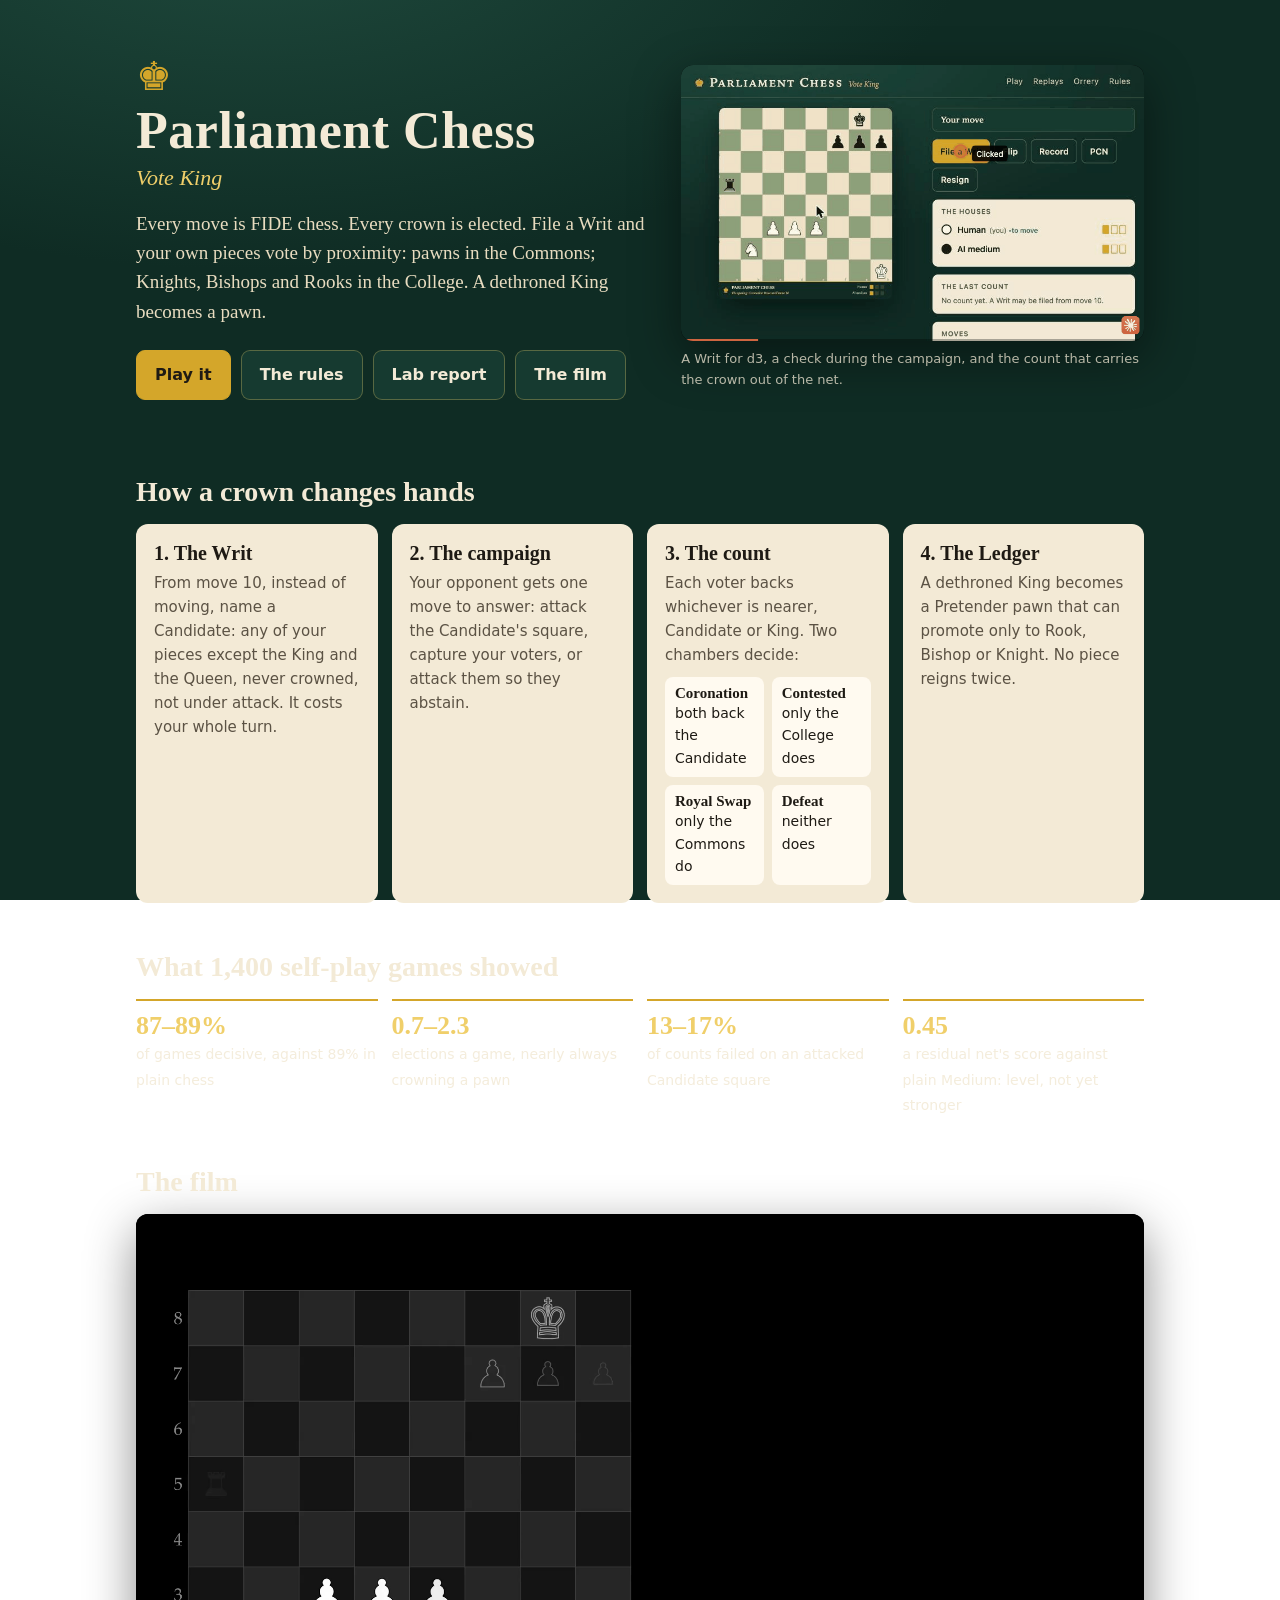
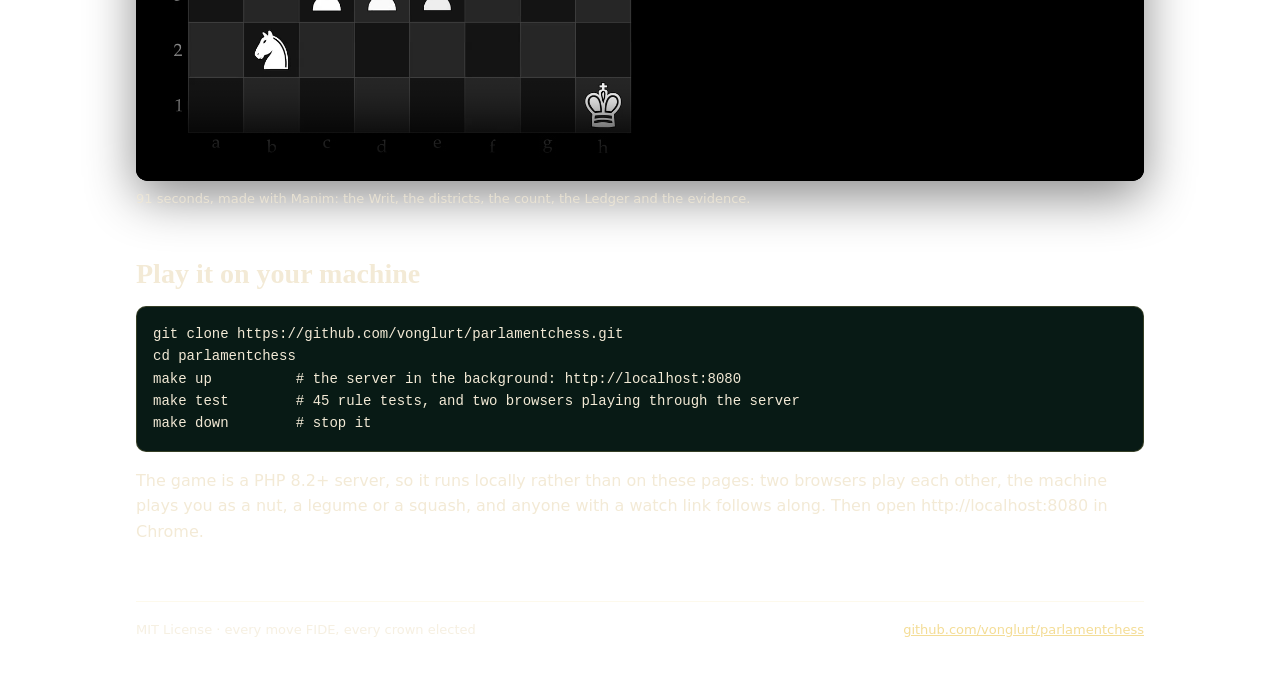
==== docs/index.html @ 3780f038 "Parliament Chess: a chess variant where the King is voted in Every move is FIDE chess; one new actio" ====
<!doctype html>
<html lang="en">
<head>
<meta charset="utf-8">
<meta name="viewport" content="width=device-width, initial-scale=1">
<title>Parliament Chess</title>
<meta name="description" content="Every move FIDE, every crown elected: a chess variant where the King is voted in.">
<link rel="icon" href="data:image/svg+xml,%3Csvg xmlns='http://www.w3.org/2000/svg' viewBox='0 0 64 64'%3E%3Crect width='64' height='64' rx='12' fill='%230f2c24'/%3E%3Ctext x='32' y='47' font-size='42' text-anchor='middle' fill='%23d4a62a'%3E%E2%99%9A%3C/text%3E%3C/svg%3E">
<style>
:root { --bench:#0f2c24; --bench-2:#163a30; --parch:#f3ead6; --parch-2:#e8dcc0; --ink:#1e1a14; --ink-2:#5b5244; --gold:#d4a62a; --gold-2:#f0cf6a; --lords:#9b2a3a; --commons:#2f7a57;
  --serif:"Iowan Old Style","Palatino Linotype",Palatino,Georgia,serif; --sans:-apple-system,BlinkMacSystemFont,"Segoe UI",system-ui,sans-serif; --mono:ui-monospace,Menlo,Consolas,monospace; }
* { box-sizing: border-box; }
body { margin: 0; background: radial-gradient(1200px 600px at 20% -10%, #1f4a3d, var(--bench) 60%) fixed; color: var(--parch); font: 16px/1.6 var(--sans); }
a { color: var(--gold-2); }
main { max-width: 1040px; margin: 0 auto; padding: 0 16px 56px; }
header { padding: 56px 0 28px; display: grid; grid-template-columns: minmax(0, 1.1fr) minmax(0, 1fr); gap: 36px; align-items: center; }
@media (max-width: 820px) { header { grid-template-columns: 1fr; padding-top: 32px; } }
.crest { font-size: 40px; color: var(--gold); line-height: 1; }
h1 { font: 600 52px/1.05 var(--serif); margin: 8px 0 6px; letter-spacing: .01em; }
.sub { font: italic 22px var(--serif); color: var(--gold-2); margin: 0 0 18px; }
.lede { font: 19px/1.55 var(--serif); color: var(--parch-2); margin: 0 0 24px; }
.buttons { display: flex; flex-wrap: wrap; gap: 10px; }
.btn { display: inline-block; text-decoration: none; padding: 11px 18px; border-radius: 9px; font-weight: 600; background: var(--bench-2); color: var(--parch); border: 1px solid rgba(240,207,106,.3); }
.btn.gold { background: var(--gold); color: var(--ink); border-color: var(--gold); }
.btn:hover { filter: brightness(1.08); }
figure { margin: 0; }
figure img, figure video { width: 100%; border-radius: 12px; box-shadow: 0 16px 50px rgba(0,0,0,.45); display: block; background: #000; }
figcaption { font-size: 13px; opacity: .75; margin-top: 8px; }
h2 { font: 600 28px var(--serif); margin: 48px 0 16px; }
.cards { display: grid; grid-template-columns: repeat(auto-fit, minmax(230px, 1fr)); gap: 14px; }
.card { background: var(--parch); color: var(--ink); border-radius: 12px; padding: 18px; }
.card h3 { font: 600 20px var(--serif); margin: 0 0 6px; }
.card p { margin: 0; color: var(--ink-2); font-size: 15px; }
.tally { display: grid; grid-template-columns: 1fr 1fr; gap: 8px; margin-top: 10px; font-size: 14px; }
.tally div { background: #fffaf0; border-radius: 8px; padding: 8px 10px; }
.tally b { display: block; font: 600 15px var(--serif); }
pre { background: #081a15; border: 1px solid rgba(240,207,106,.2); border-radius: 10px; padding: 16px; overflow-x: auto; font: 14px/1.6 var(--mono); color: var(--parch); }
.facts { display: grid; grid-template-columns: repeat(auto-fit, minmax(200px, 1fr)); gap: 14px; }
.fact { border-top: 2px solid var(--gold); padding-top: 10px; }
.fact b { display: block; font: 600 26px var(--serif); color: var(--gold-2); }
.fact span { font-size: 14px; opacity: .85; }
footer { border-top: 1px solid rgba(240,207,106,.18); margin-top: 56px; padding-top: 18px; font-size: 13px; opacity: .7; display: flex; justify-content: space-between; flex-wrap: wrap; gap: 8px; }
</style>
</head>
<body>
<main>
<header>
  <div>
    <div class="crest">&#9818;&#xFE0E;</div>
    <h1>Parliament Chess</h1>
    <p class="sub">Vote King</p>
    <p class="lede">Every move is FIDE chess. Every crown is elected. File a Writ and your own pieces vote by proximity: pawns in the Commons; Knights, Bishops and Rooks in the College. A dethroned King becomes a pawn.</p>
    <div class="buttons">
      <a class="btn gold" href="#run">Play it</a>
      <a class="btn" href="https://github.com/vonglurt/parlamentchess/blob/main/RULES.md">The rules</a>
      <a class="btn" href="parliament-chess-lab-report.html">Lab report</a>
      <a class="btn" href="#film">The film</a>
    </div>
  </div>
  <figure>
    <img src="media/parliament_chess_writ_and_count.gif" alt="A Writ is filed for the d3 pawn; the opponent checks; the count crowns the pawn and the old King becomes a Pretender pawn">
    <figcaption>A Writ for d3, a check during the campaign, and the count that carries the crown out of the net.</figcaption>
  </figure>
</header>

<h2>How a crown changes hands</h2>
<div class="cards">
  <div class="card"><h3>1. The Writ</h3><p>From move 10, instead of moving, name a Candidate: any of your pieces except the King and the Queen, never crowned, not under attack. It costs your whole turn.</p></div>
  <div class="card"><h3>2. The campaign</h3><p>Your opponent gets one move to answer: attack the Candidate's square, capture your voters, or attack them so they abstain.</p></div>
  <div class="card"><h3>3. The count</h3><p>Each voter backs whichever is nearer, Candidate or King. Two chambers decide:</p>
    <div class="tally"><div><b>Coronation</b>both back the Candidate</div><div><b>Contested</b>only the College does</div><div><b>Royal Swap</b>only the Commons do</div><div><b>Defeat</b>neither does</div></div></div>
  <div class="card"><h3>4. The Ledger</h3><p>A dethroned King becomes a Pretender pawn that can promote only to Rook, Bishop or Knight. No piece reigns twice.</p></div>
</div>

<h2>What 1,400 self-play games showed</h2>
<div class="facts">
  <div class="fact"><b>87&ndash;89%</b><span>of games decisive, against 89% in plain chess</span></div>
  <div class="fact"><b>0.7&ndash;2.3</b><span>elections a game, nearly always crowning a pawn</span></div>
  <div class="fact"><b>13&ndash;17%</b><span>of counts failed on an attacked Candidate square</span></div>
  <div class="fact"><b>0.45</b><span>a residual net's score against plain Medium: level, not yet stronger</span></div>
</div>

<h2 id="film">The film</h2>
<figure>
  <video controls preload="metadata" poster="media/still-board.png" src="media/parliament_chess.mp4"></video>
  <figcaption>91 seconds, made with Manim: the Writ, the districts, the count, the Ledger and the evidence.</figcaption>
</figure>

<h2 id="run">Play it on your machine</h2>
<pre>git clone https://github.com/vonglurt/parlamentchess.git
cd parlamentchess
make up          # the server in the background: http://localhost:8080
make test        # 45 rule tests, and two browsers playing through the server
make down        # stop it</pre>
<p>The game is a PHP 8.2+ server, so it runs locally rather than on these pages: two browsers play each other, the machine plays you as a nut, a legume or a squash, and anyone with a watch link follows along. Then open http://localhost:8080 in Chrome.</p>

<footer>
  <span>MIT License &middot; every move FIDE, every crown elected</span>
  <span><a href="https://github.com/vonglurt/parlamentchess">github.com/vonglurt/parlamentchess</a></span>
</footer>
</main>
</body>
</html>
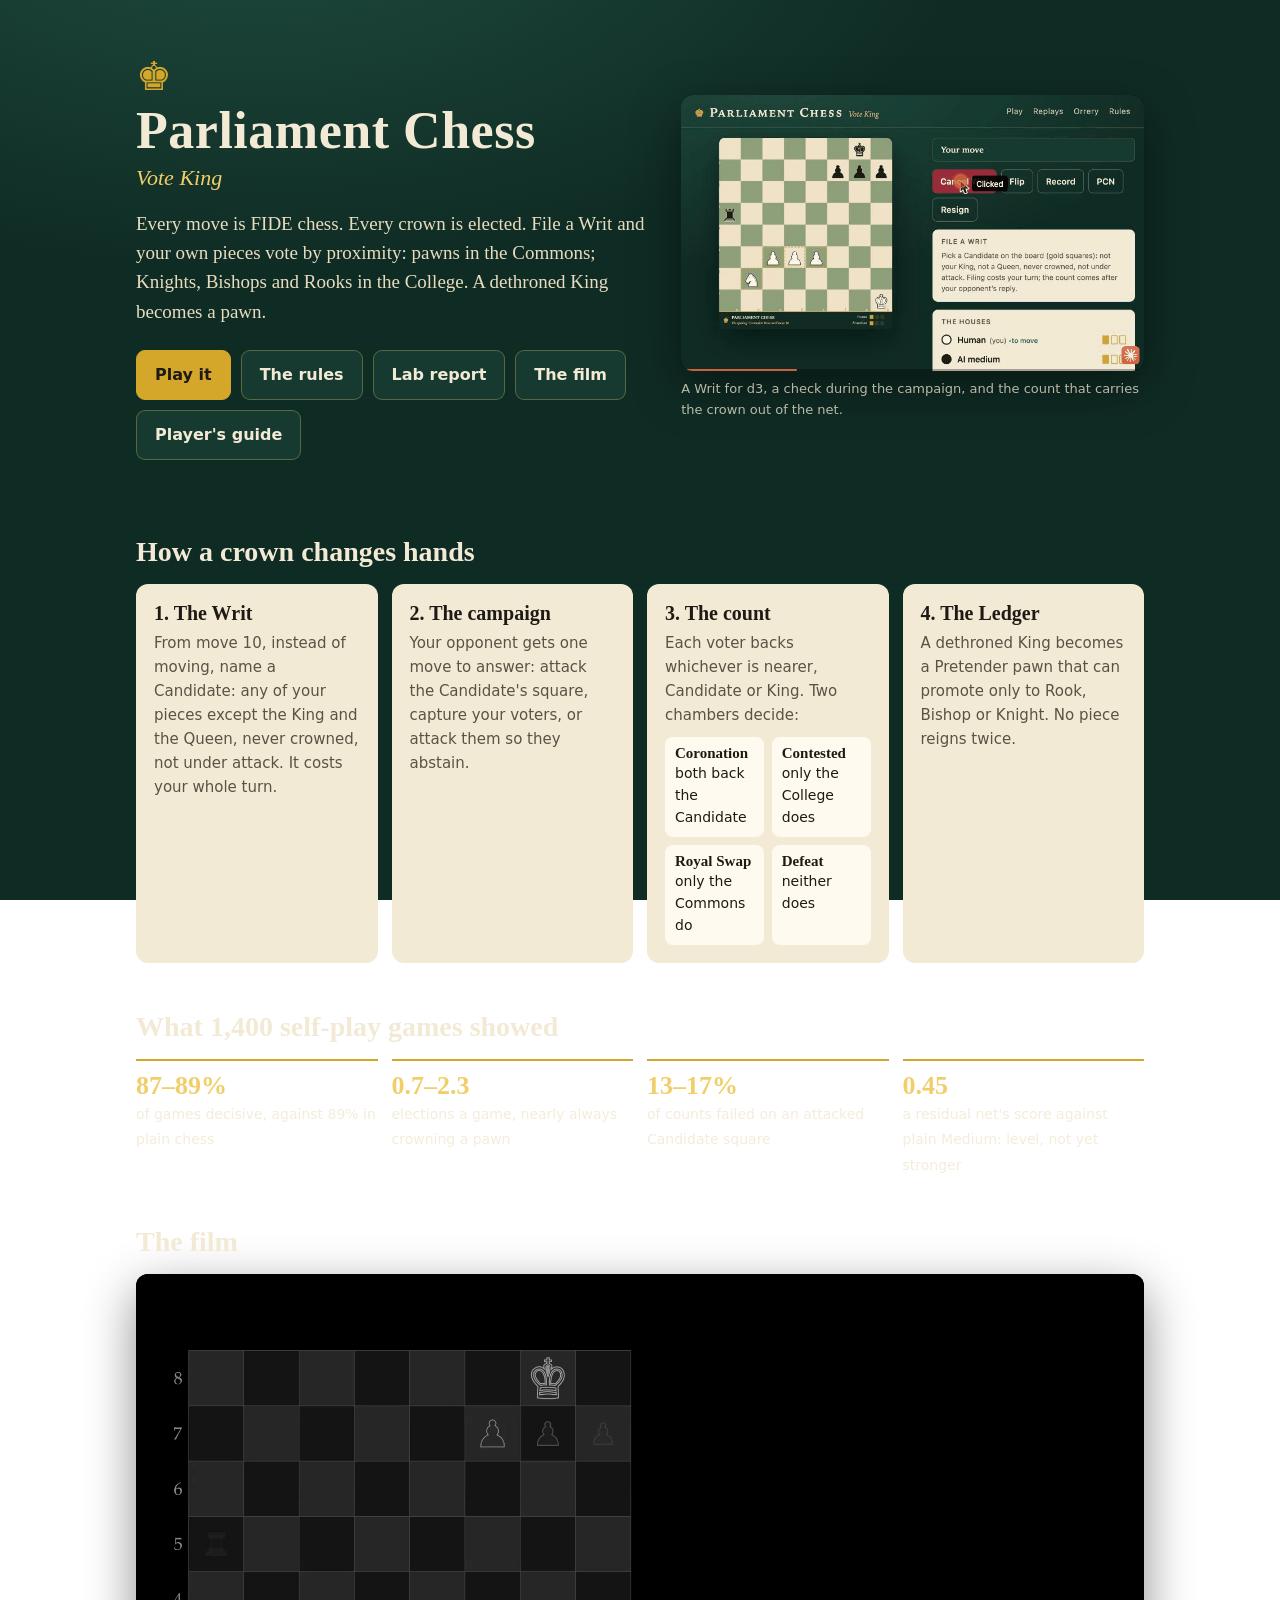
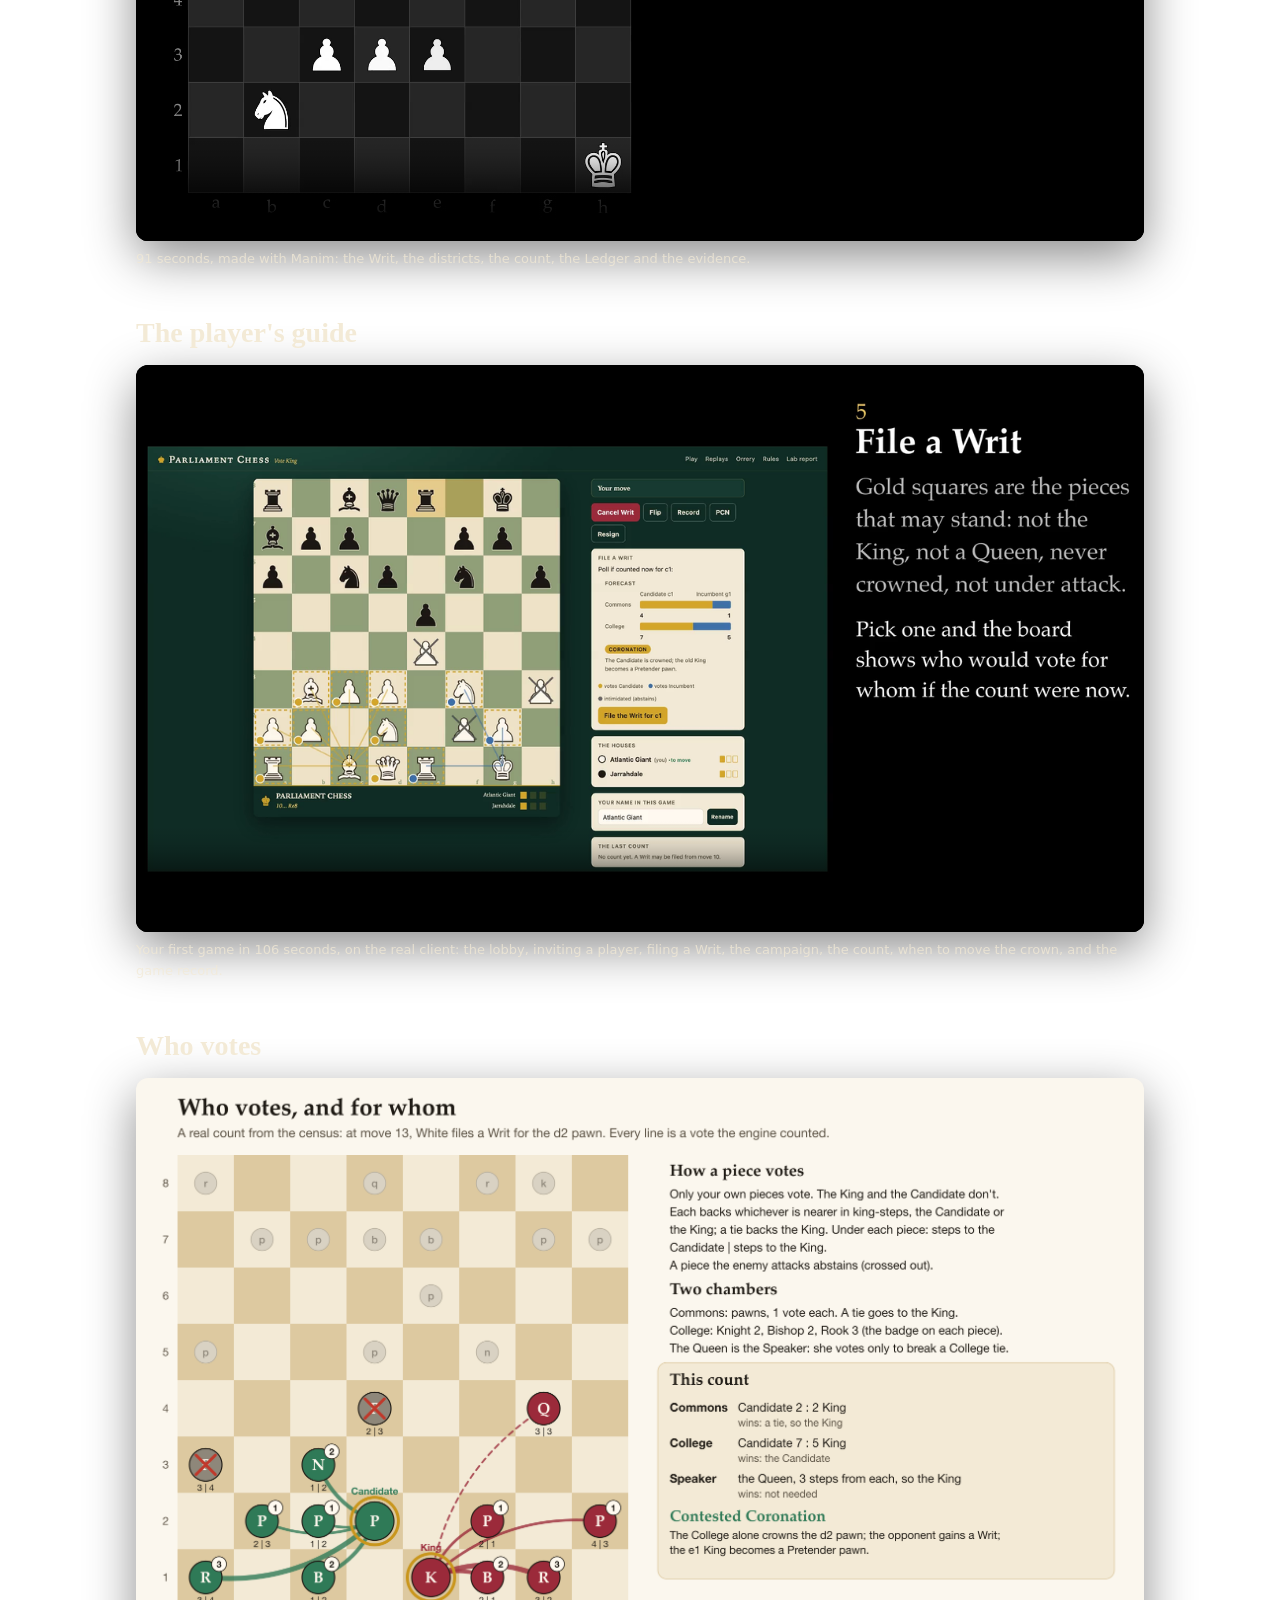
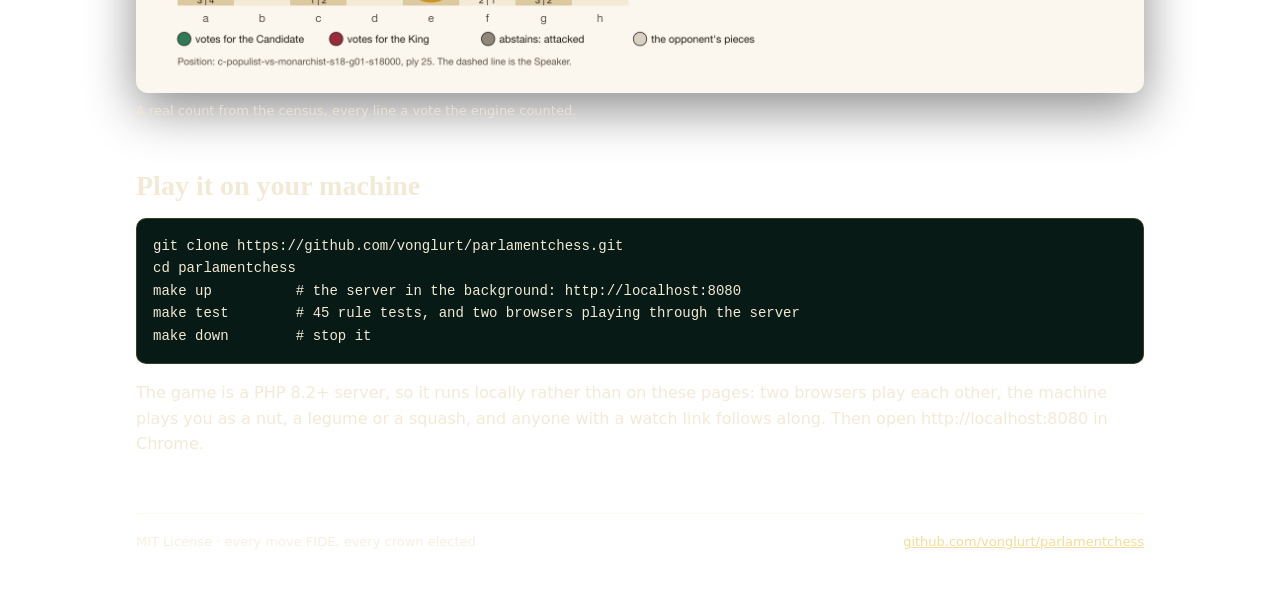
==== commit fac8987d: "Teach the net to govern: election gate, deterministic start, growth, cookies - A generation is elect" ====
--- a/docs/index.html
+++ b/docs/index.html
@@ -55,6 +55,7 @@
       <a class="btn" href="https://github.com/vonglurt/parlamentchess/blob/main/RULES.md">The rules</a>
       <a class="btn" href="parliament-chess-lab-report.html">Lab report</a>
       <a class="btn" href="#film">The film</a>
+      <a class="btn" href="#guide">Player's guide</a>
     </div>
   </div>
   <figure>
@@ -86,6 +87,18 @@
   <figcaption>91 seconds, made with Manim: the Writ, the districts, the count, the Ledger and the evidence.</figcaption>
 </figure>
 
+<h2 id="guide">The player's guide</h2>
+<figure>
+  <video controls preload="metadata" poster="media/still-guide.png" src="media/players_guide.mp4"></video>
+  <figcaption>Your first game in 106 seconds, on the real client: the lobby, inviting a player, filing a Writ, the campaign, the count, when to move the crown, and the game record.</figcaption>
+</figure>
+
+<h2 id="votes">Who votes</h2>
+<figure>
+  <img src="media/fig-election.png" alt="A real count: each of White's pieces backs the nearer of the Candidate on d2 and the King on e1; two attacked pieces abstain; the College crowns the Candidate">
+  <figcaption>A real count from the census, every line a vote the engine counted.</figcaption>
+</figure>
+
 <h2 id="run">Play it on your machine</h2>
 <pre>git clone https://github.com/vonglurt/parlamentchess.git
 cd parlamentchess
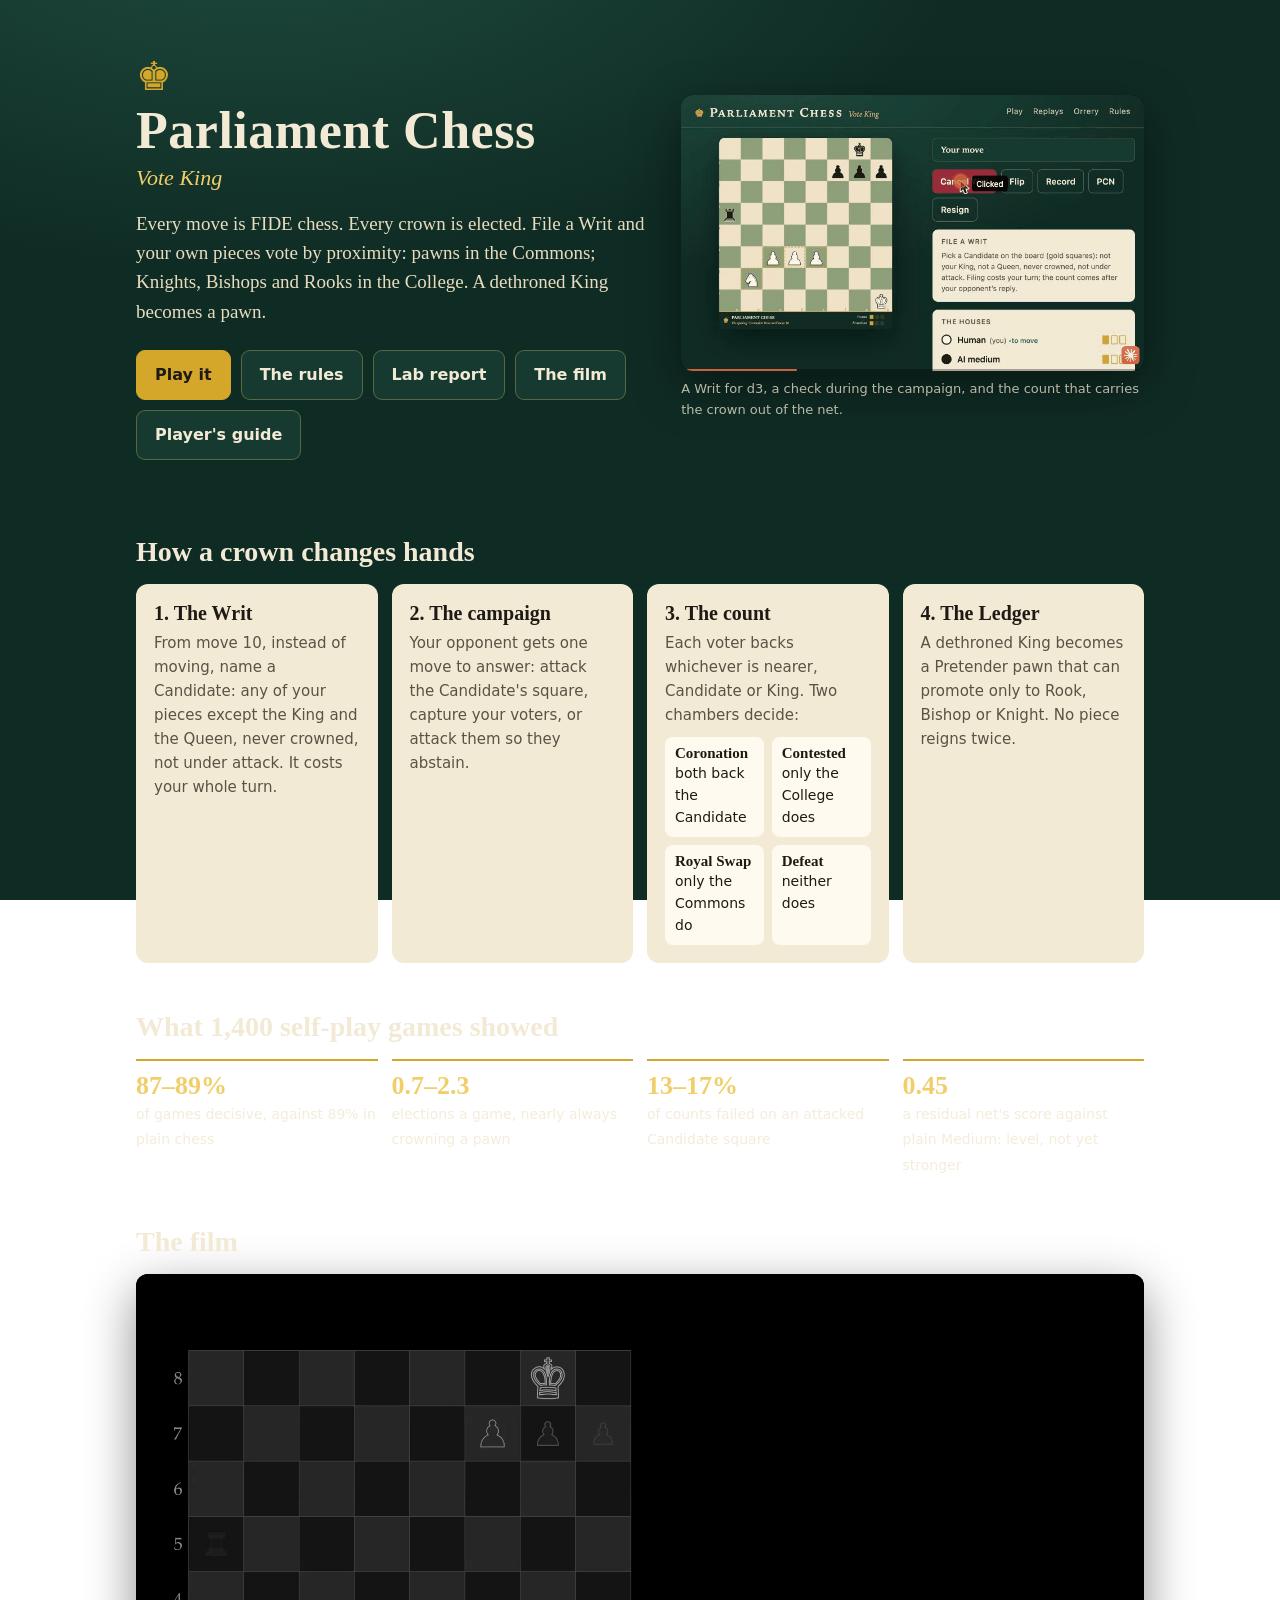
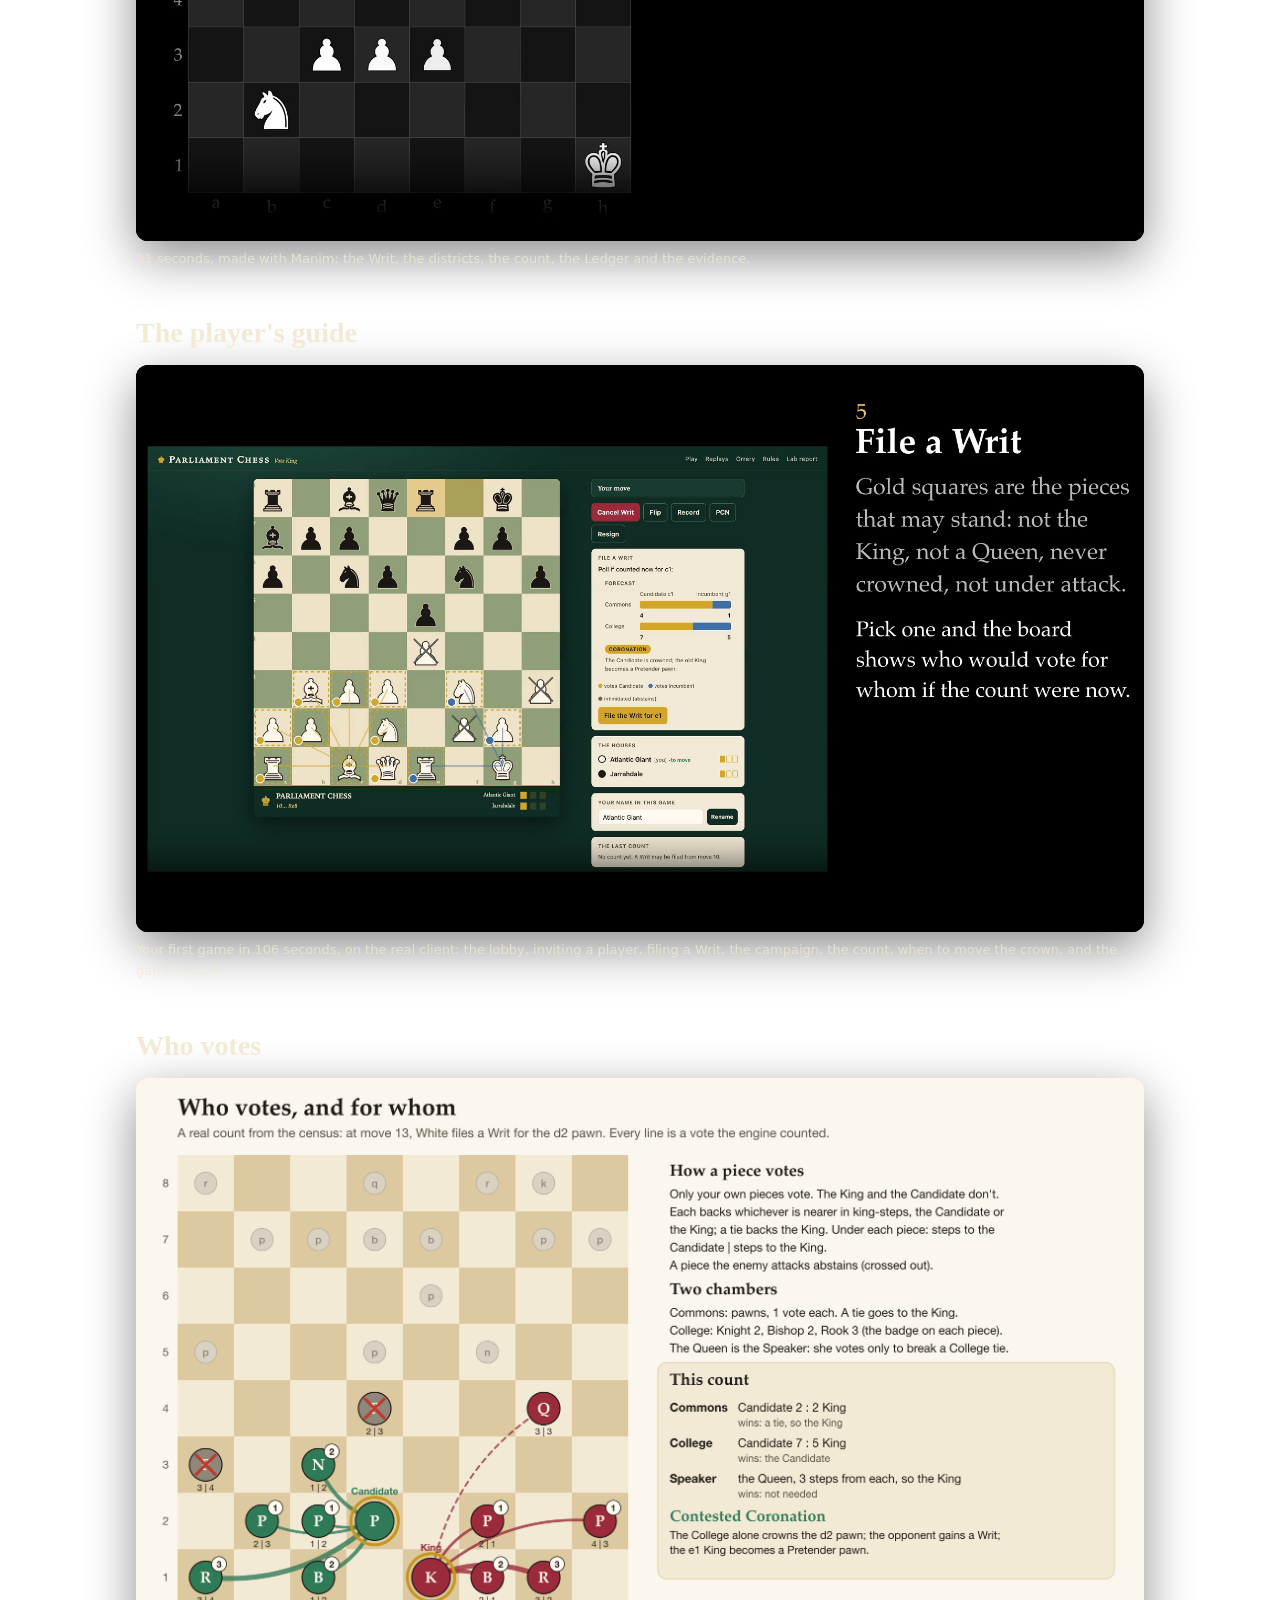
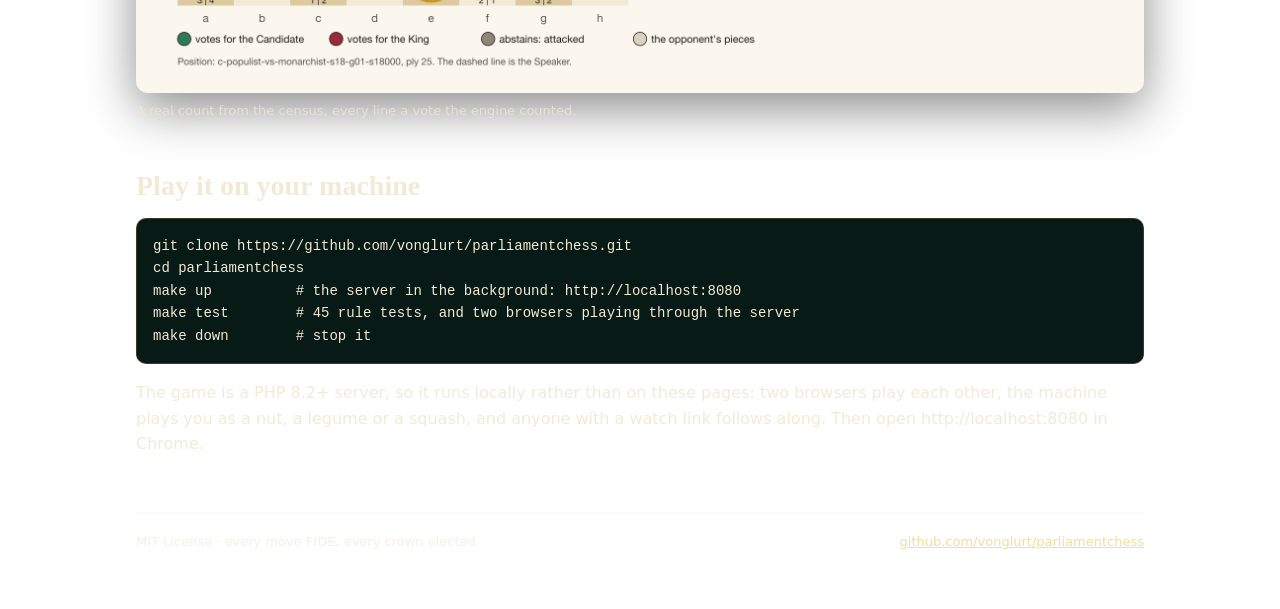
==== commit 95350920: "README as a player's guide; the repository is now parliamentchess - README: play in a minute, how a " ====
--- a/docs/index.html
+++ b/docs/index.html
@@ -52,7 +52,7 @@
     <p class="lede">Every move is FIDE chess. Every crown is elected. File a Writ and your own pieces vote by proximity: pawns in the Commons; Knights, Bishops and Rooks in the College. A dethroned King becomes a pawn.</p>
     <div class="buttons">
       <a class="btn gold" href="#run">Play it</a>
-      <a class="btn" href="https://github.com/vonglurt/parlamentchess/blob/main/RULES.md">The rules</a>
+      <a class="btn" href="https://github.com/vonglurt/parliamentchess/blob/main/RULES.md">The rules</a>
       <a class="btn" href="parliament-chess-lab-report.html">Lab report</a>
       <a class="btn" href="#film">The film</a>
       <a class="btn" href="#guide">Player's guide</a>
@@ -100,8 +100,8 @@
 </figure>
 
 <h2 id="run">Play it on your machine</h2>
-<pre>git clone https://github.com/vonglurt/parlamentchess.git
-cd parlamentchess
+<pre>git clone https://github.com/vonglurt/parliamentchess.git
+cd parliamentchess
 make up          # the server in the background: http://localhost:8080
 make test        # 45 rule tests, and two browsers playing through the server
 make down        # stop it</pre>
@@ -109,7 +109,7 @@
 
 <footer>
   <span>MIT License &middot; every move FIDE, every crown elected</span>
-  <span><a href="https://github.com/vonglurt/parlamentchess">github.com/vonglurt/parlamentchess</a></span>
+  <span><a href="https://github.com/vonglurt/parliamentchess">github.com/vonglurt/parliamentchess</a></span>
 </footer>
 </main>
 </body>
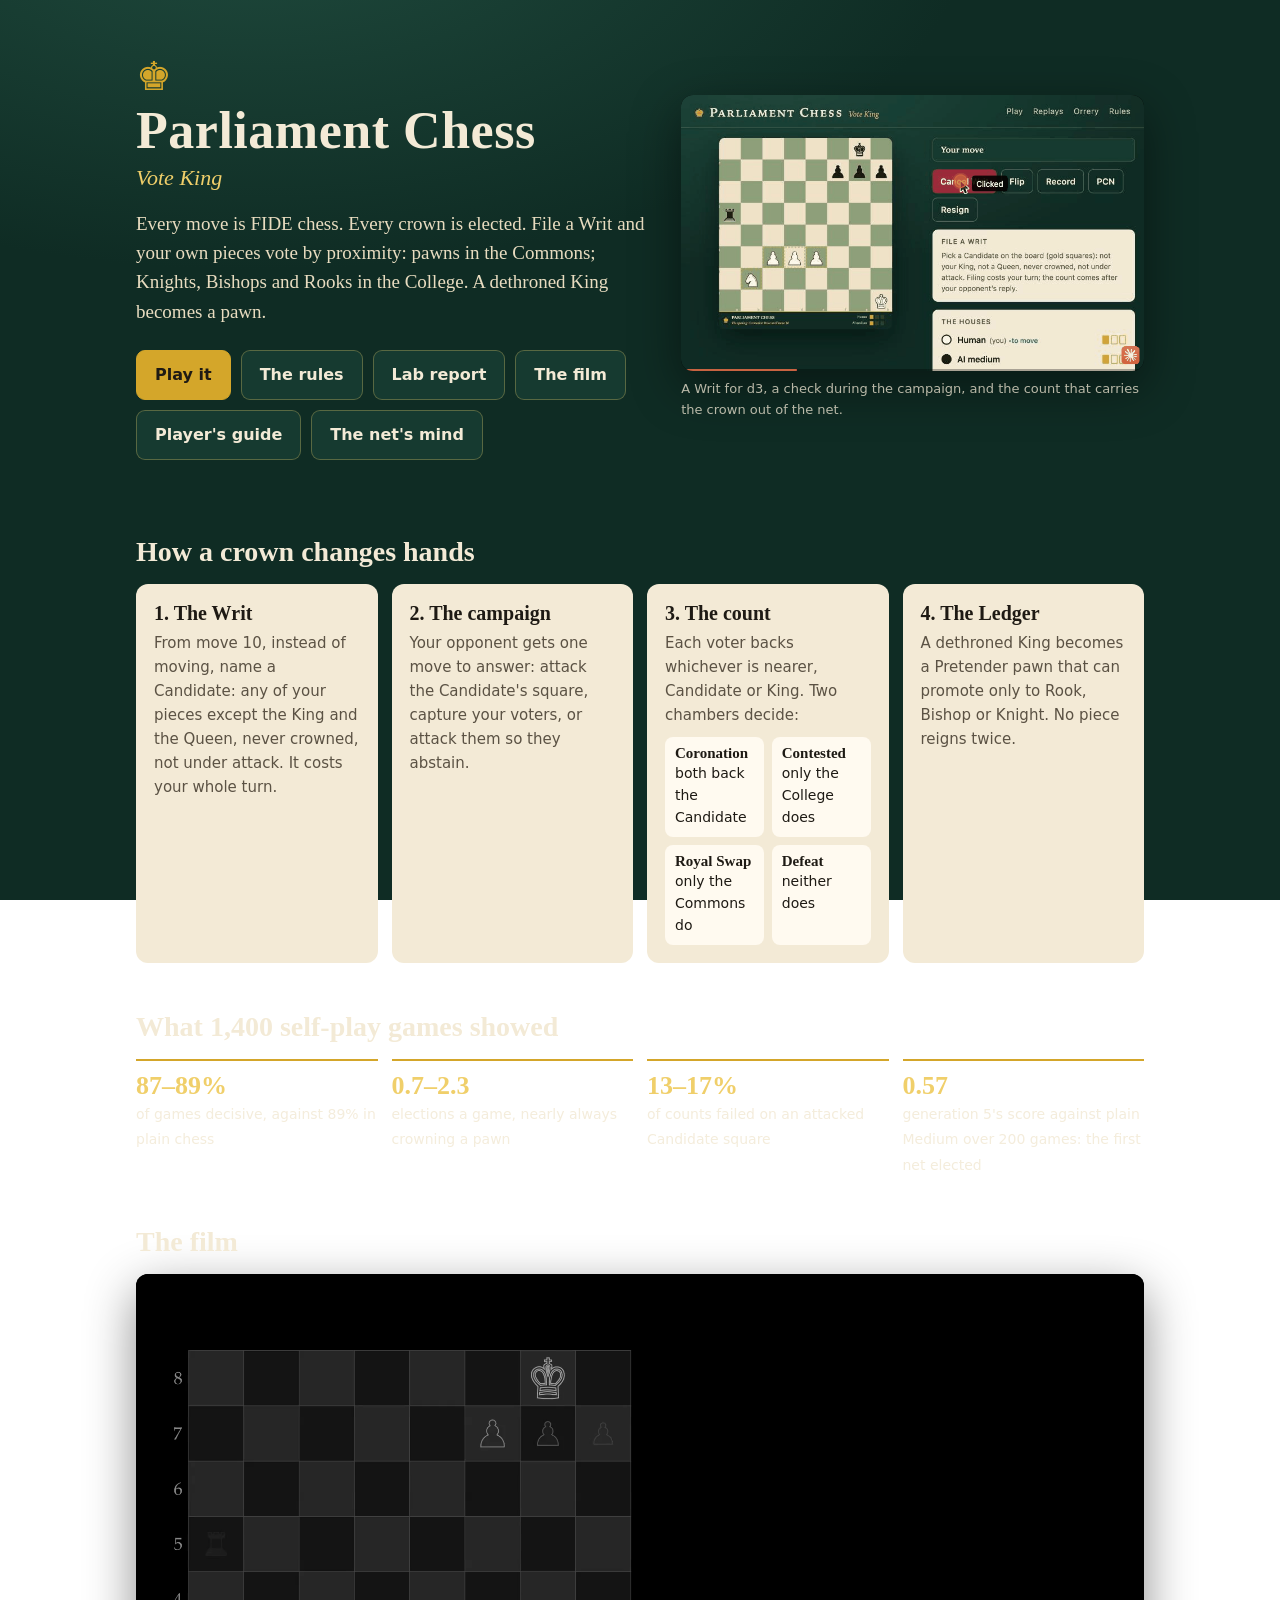
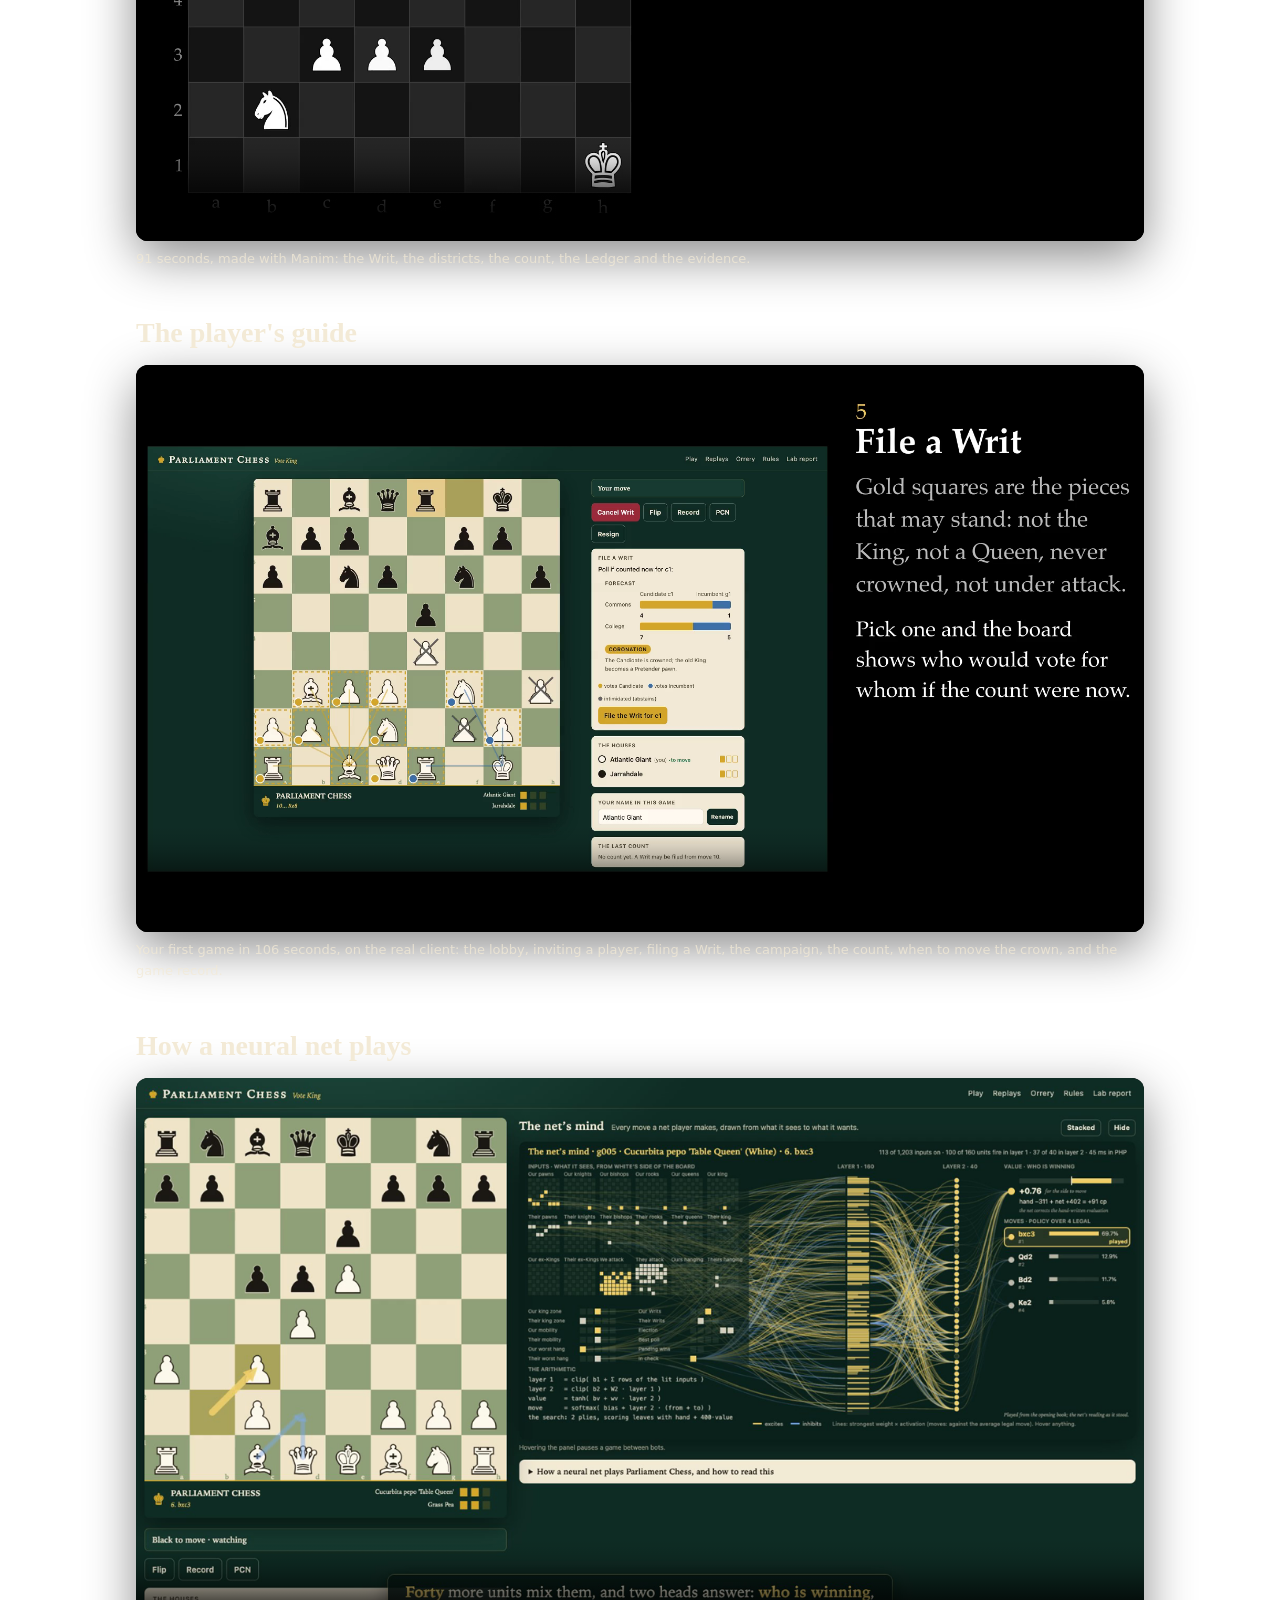
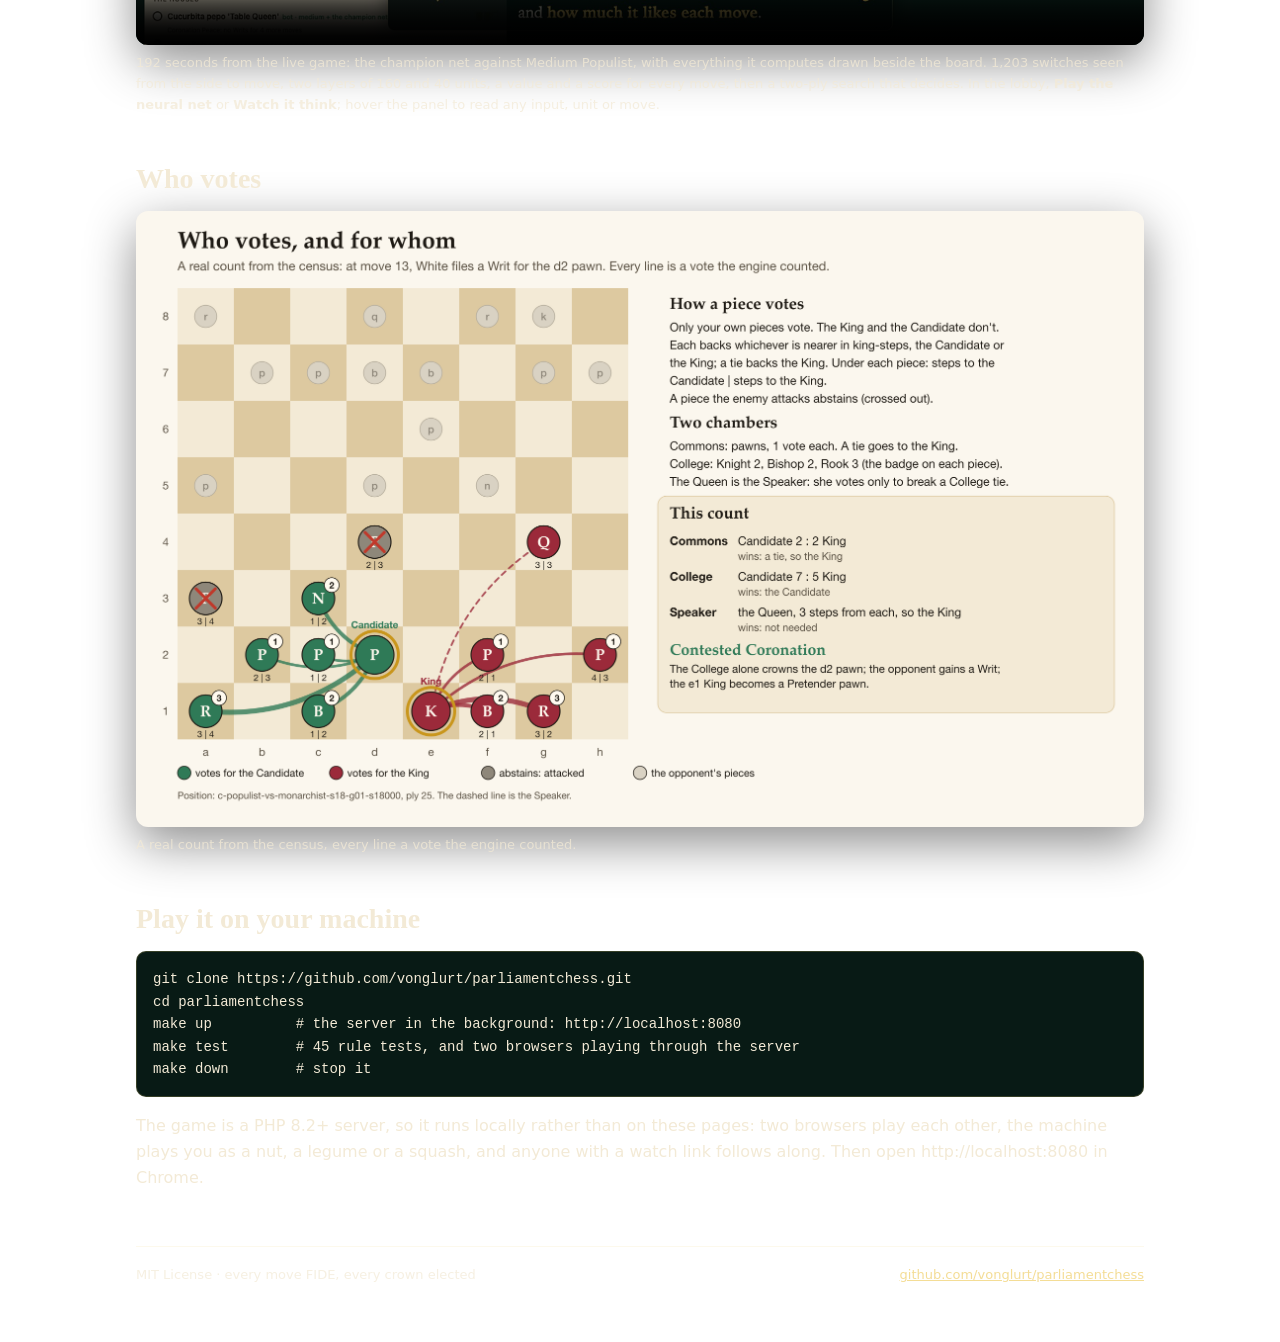
==== commit 147bee6a: "The net's mind per side, early stopping, and a sturdier fleet pipeline The net's mind (Lab Report XI" ====
--- a/docs/index.html
+++ b/docs/index.html
@@ -56,6 +56,7 @@
       <a class="btn" href="parliament-chess-lab-report.html">Lab report</a>
       <a class="btn" href="#film">The film</a>
       <a class="btn" href="#guide">Player's guide</a>
+      <a class="btn" href="#net">The net's mind</a>
     </div>
   </div>
   <figure>
@@ -78,7 +79,7 @@
   <div class="fact"><b>87&ndash;89%</b><span>of games decisive, against 89% in plain chess</span></div>
   <div class="fact"><b>0.7&ndash;2.3</b><span>elections a game, nearly always crowning a pawn</span></div>
   <div class="fact"><b>13&ndash;17%</b><span>of counts failed on an attacked Candidate square</span></div>
-  <div class="fact"><b>0.45</b><span>a residual net's score against plain Medium: level, not yet stronger</span></div>
+  <div class="fact"><b>0.57</b><span>generation 5's score against plain Medium over 200 games: the first net elected</span></div>
 </div>
 
 <h2 id="film">The film</h2>
@@ -91,6 +92,12 @@
 <figure>
   <video controls preload="metadata" poster="media/still-guide.png" src="media/players_guide.mp4"></video>
   <figcaption>Your first game in 106 seconds, on the real client: the lobby, inviting a player, filing a Writ, the campaign, the count, when to move the crown, and the game record.</figcaption>
+</figure>
+
+<h2 id="net">How a neural net plays</h2>
+<figure>
+  <video controls preload="metadata" poster="media/still-net-mind.png" src="media/net_mind.mp4"></video>
+  <figcaption>192 seconds from the live game: the champion net against Medium Populist, with everything it computes drawn beside the board. 1,203 switches seen from the side to move, two layers of 160 and 40 units, a value and a score for every move, then a two-ply search that decides. In the lobby, <b>Play the neural net</b> or <b>Watch it think</b>; hover the panel to read any input, unit or move.</figcaption>
 </figure>
 
 <h2 id="votes">Who votes</h2>
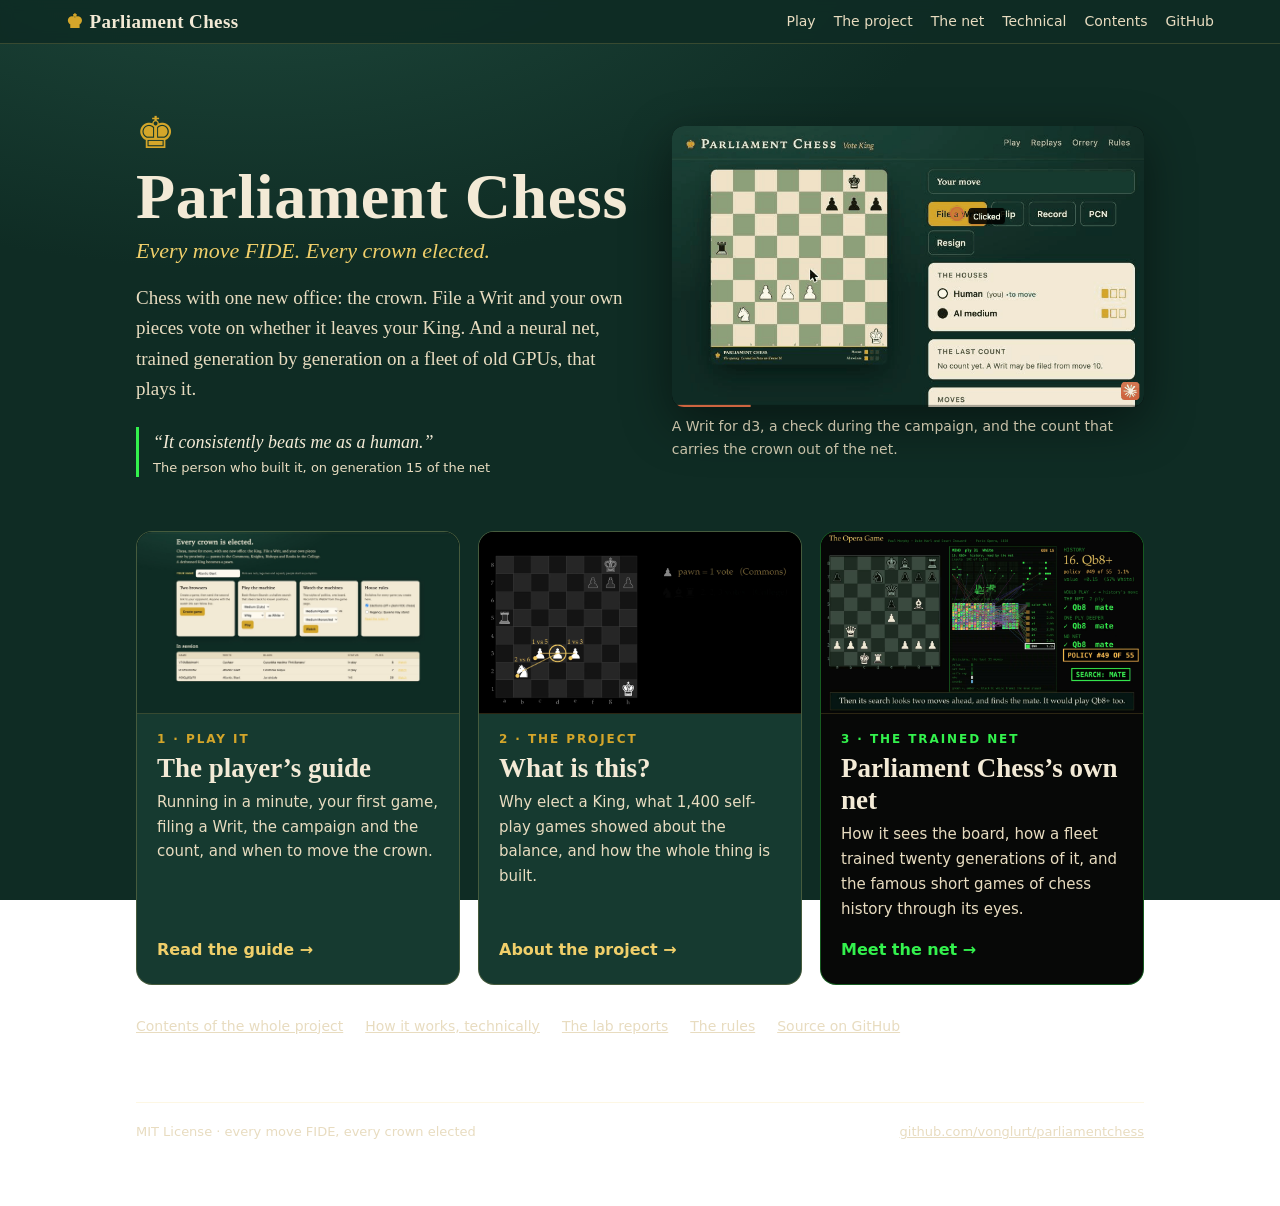
==== commit 95b5d0ef: "Docs site, the classics through the net's eyes, training figures, and a film - docs/: a splash page " ====
--- a/docs/index.html
+++ b/docs/index.html
@@ -4,115 +4,87 @@
 <meta charset="utf-8">
 <meta name="viewport" content="width=device-width, initial-scale=1">
 <title>Parliament Chess</title>
-<meta name="description" content="Every move FIDE, every crown elected: a chess variant where the King is voted in.">
+<meta name="description" content="Every move FIDE, every crown elected: a chess variant where the King is voted in, and a neural net trained to play it.">
 <link rel="icon" href="data:image/svg+xml,%3Csvg xmlns='http://www.w3.org/2000/svg' viewBox='0 0 64 64'%3E%3Crect width='64' height='64' rx='12' fill='%230f2c24'/%3E%3Ctext x='32' y='47' font-size='42' text-anchor='middle' fill='%23d4a62a'%3E%E2%99%9A%3C/text%3E%3C/svg%3E">
+<link rel="stylesheet" href="site.css">
 <style>
-:root { --bench:#0f2c24; --bench-2:#163a30; --parch:#f3ead6; --parch-2:#e8dcc0; --ink:#1e1a14; --ink-2:#5b5244; --gold:#d4a62a; --gold-2:#f0cf6a; --lords:#9b2a3a; --commons:#2f7a57;
-  --serif:"Iowan Old Style","Palatino Linotype",Palatino,Georgia,serif; --sans:-apple-system,BlinkMacSystemFont,"Segoe UI",system-ui,sans-serif; --mono:ui-monospace,Menlo,Consolas,monospace; }
-* { box-sizing: border-box; }
-body { margin: 0; background: radial-gradient(1200px 600px at 20% -10%, #1f4a3d, var(--bench) 60%) fixed; color: var(--parch); font: 16px/1.6 var(--sans); }
-a { color: var(--gold-2); }
-main { max-width: 1040px; margin: 0 auto; padding: 0 16px 56px; }
-header { padding: 56px 0 28px; display: grid; grid-template-columns: minmax(0, 1.1fr) minmax(0, 1fr); gap: 36px; align-items: center; }
-@media (max-width: 820px) { header { grid-template-columns: 1fr; padding-top: 32px; } }
-.crest { font-size: 40px; color: var(--gold); line-height: 1; }
-h1 { font: 600 52px/1.05 var(--serif); margin: 8px 0 6px; letter-spacing: .01em; }
-.sub { font: italic 22px var(--serif); color: var(--gold-2); margin: 0 0 18px; }
-.lede { font: 19px/1.55 var(--serif); color: var(--parch-2); margin: 0 0 24px; }
-.buttons { display: flex; flex-wrap: wrap; gap: 10px; }
-.btn { display: inline-block; text-decoration: none; padding: 11px 18px; border-radius: 9px; font-weight: 600; background: var(--bench-2); color: var(--parch); border: 1px solid rgba(240,207,106,.3); }
-.btn.gold { background: var(--gold); color: var(--ink); border-color: var(--gold); }
-.btn:hover { filter: brightness(1.08); }
-figure { margin: 0; }
-figure img, figure video { width: 100%; border-radius: 12px; box-shadow: 0 16px 50px rgba(0,0,0,.45); display: block; background: #000; }
-figcaption { font-size: 13px; opacity: .75; margin-top: 8px; }
-h2 { font: 600 28px var(--serif); margin: 48px 0 16px; }
-.cards { display: grid; grid-template-columns: repeat(auto-fit, minmax(230px, 1fr)); gap: 14px; }
-.card { background: var(--parch); color: var(--ink); border-radius: 12px; padding: 18px; }
-.card h3 { font: 600 20px var(--serif); margin: 0 0 6px; }
-.card p { margin: 0; color: var(--ink-2); font-size: 15px; }
-.tally { display: grid; grid-template-columns: 1fr 1fr; gap: 8px; margin-top: 10px; font-size: 14px; }
-.tally div { background: #fffaf0; border-radius: 8px; padding: 8px 10px; }
-.tally b { display: block; font: 600 15px var(--serif); }
-pre { background: #081a15; border: 1px solid rgba(240,207,106,.2); border-radius: 10px; padding: 16px; overflow-x: auto; font: 14px/1.6 var(--mono); color: var(--parch); }
-.facts { display: grid; grid-template-columns: repeat(auto-fit, minmax(200px, 1fr)); gap: 14px; }
-.fact { border-top: 2px solid var(--gold); padding-top: 10px; }
-.fact b { display: block; font: 600 26px var(--serif); color: var(--gold-2); }
-.fact span { font-size: 14px; opacity: .85; }
-footer { border-top: 1px solid rgba(240,207,106,.18); margin-top: 56px; padding-top: 18px; font-size: 13px; opacity: .7; display: flex; justify-content: space-between; flex-wrap: wrap; gap: 8px; }
+.hero { padding: 64px 0 34px; display: grid; grid-template-columns: minmax(0, 1.05fr) minmax(0, 1fr); gap: 40px; align-items: center; }
+@media (max-width: 820px) { .hero { grid-template-columns: 1fr; padding-top: 36px; } }
+.crest { font-size: 44px; color: var(--gold); line-height: 1; }
+.hero h1 { font-size: 64px; }
+.quote { margin: 22px 0 0; font: italic 18px/1.5 var(--serif); color: var(--parch); border-left: 3px solid var(--phos); padding: 2px 0 2px 14px; }
+.quote span { display: block; font: 13px var(--sans); color: var(--parch-2); font-style: normal; margin-top: 4px; }
+.doors { display: grid; grid-template-columns: repeat(3, minmax(0, 1fr)); gap: 18px; margin-top: 18px; }
+@media (max-width: 860px) { .doors { grid-template-columns: 1fr; } }
+.door { display: flex; flex-direction: column; text-decoration: none; background: var(--bench-2); border: 1px solid rgba(240, 207, 106, .22); border-radius: 16px; overflow: hidden; color: var(--parch);
+  transition: transform .18s ease, border-color .18s ease, box-shadow .18s ease; }
+.door:hover { transform: translateY(-4px); border-color: var(--gold); box-shadow: 0 18px 50px rgba(0, 0, 0, .45); }
+.door .pic { aspect-ratio: 16 / 9; background: #000 center / cover no-repeat; border-bottom: 1px solid rgba(240, 207, 106, .18); }
+.door .body { padding: 18px 20px 20px; display: flex; flex-direction: column; gap: 6px; flex: 1; }
+.door .n { font: 600 12px var(--sans); letter-spacing: .16em; text-transform: uppercase; color: var(--gold); }
+.door h2 { margin: 0; font-size: 27px; }
+.door p { margin: 0; font-size: 15px; }
+.door .go { margin-top: auto; padding-top: 10px; font-weight: 600; color: var(--gold-2); }
+.door.net { background: var(--scr); border-color: rgba(51, 242, 77, .35); }
+.door.net .n, .door.net .go { color: var(--phos); }
+.door.net:hover { border-color: var(--phos); }
+.more { display: flex; flex-wrap: wrap; gap: 8px 22px; margin-top: 30px; font-size: 14px; }
+.more a { color: var(--parch-2); }
 </style>
 </head>
 <body>
+<header class="top"><nav>
+  <a class="brand" href="./"><span>&#9818;&#xFE0E;</span>Parliament Chess</a>
+  <a class="nav" href="guide.html">Play</a>
+  <a class="nav" href="about.html">The project</a>
+  <a class="nav" href="net.html">The net</a>
+  <a class="nav" href="technical.html">Technical</a>
+  <a class="nav" href="contents.html">Contents</a>
+  <a class="nav" href="https://github.com/vonglurt/parliamentchess">GitHub</a>
+</nav></header>
 <main>
-<header>
+<section class="hero">
   <div>
     <div class="crest">&#9818;&#xFE0E;</div>
     <h1>Parliament Chess</h1>
-    <p class="sub">Vote King</p>
-    <p class="lede">Every move is FIDE chess. Every crown is elected. File a Writ and your own pieces vote by proximity: pawns in the Commons; Knights, Bishops and Rooks in the College. A dethroned King becomes a pawn.</p>
-    <div class="buttons">
-      <a class="btn gold" href="#run">Play it</a>
-      <a class="btn" href="https://github.com/vonglurt/parliamentchess/blob/main/RULES.md">The rules</a>
-      <a class="btn" href="parliament-chess-lab-report.html">Lab report</a>
-      <a class="btn" href="#film">The film</a>
-      <a class="btn" href="#guide">Player's guide</a>
-      <a class="btn" href="#net">The net's mind</a>
-    </div>
+    <p class="sub">Every move FIDE. Every crown elected.</p>
+    <p class="lede">Chess with one new office: the crown. File a Writ and your own pieces vote on whether it leaves your King. And a neural net, trained generation by generation on a fleet of old GPUs, that plays it.</p>
+    <p class="quote">&ldquo;It consistently beats me as a human.&rdquo;<span>The person who built it, on generation 15 of the net</span></p>
   </div>
   <figure>
     <img src="media/parliament_chess_writ_and_count.gif" alt="A Writ is filed for the d3 pawn; the opponent checks; the count crowns the pawn and the old King becomes a Pretender pawn">
     <figcaption>A Writ for d3, a check during the campaign, and the count that carries the crown out of the net.</figcaption>
   </figure>
-</header>
+</section>
 
-<h2>How a crown changes hands</h2>
-<div class="cards">
-  <div class="card"><h3>1. The Writ</h3><p>From move 10, instead of moving, name a Candidate: any of your pieces except the King and the Queen, never crowned, not under attack. It costs your whole turn.</p></div>
-  <div class="card"><h3>2. The campaign</h3><p>Your opponent gets one move to answer: attack the Candidate's square, capture your voters, or attack them so they abstain.</p></div>
-  <div class="card"><h3>3. The count</h3><p>Each voter backs whichever is nearer, Candidate or King. Two chambers decide:</p>
-    <div class="tally"><div><b>Coronation</b>both back the Candidate</div><div><b>Contested</b>only the College does</div><div><b>Royal Swap</b>only the Commons do</div><div><b>Defeat</b>neither does</div></div></div>
-  <div class="card"><h3>4. The Ledger</h3><p>A dethroned King becomes a Pretender pawn that can promote only to Rook, Bishop or Knight. No piece reigns twice.</p></div>
+<div class="doors">
+  <a class="door" href="guide.html">
+    <div class="pic" style="background-image:url(media/guide/lobby.jpg)"></div>
+    <div class="body"><span class="n">1 · Play it</span><h2>The player&rsquo;s guide</h2>
+      <p>Running in a minute, your first game, filing a Writ, the campaign and the count, and when to move the crown.</p>
+      <span class="go">Read the guide &rarr;</span></div>
+  </a>
+  <a class="door" href="about.html">
+    <div class="pic" style="background-image:url(media/still-districts.png)"></div>
+    <div class="body"><span class="n">2 · The project</span><h2>What is this?</h2>
+      <p>Why elect a King, what 1,400 self-play games showed about the balance, and how the whole thing is built.</p>
+      <span class="go">About the project &rarr;</span></div>
+  </a>
+  <a class="door net" href="net.html">
+    <div class="pic" style="background-image:url(media/still-net-classics.png)"></div>
+    <div class="body"><span class="n">3 · The trained net</span><h2>Parliament Chess&rsquo;s own net</h2>
+      <p>How it sees the board, how a fleet trained twenty generations of it, and the famous short games of chess history through its eyes.</p>
+      <span class="go">Meet the net &rarr;</span></div>
+  </a>
 </div>
 
-<h2>What 1,400 self-play games showed</h2>
-<div class="facts">
-  <div class="fact"><b>87&ndash;89%</b><span>of games decisive, against 89% in plain chess</span></div>
-  <div class="fact"><b>0.7&ndash;2.3</b><span>elections a game, nearly always crowning a pawn</span></div>
-  <div class="fact"><b>13&ndash;17%</b><span>of counts failed on an attacked Candidate square</span></div>
-  <div class="fact"><b>0.57</b><span>generation 5's score against plain Medium over 200 games: the first net elected</span></div>
+<div class="more">
+  <a href="contents.html">Contents of the whole project</a>
+  <a href="technical.html">How it works, technically</a>
+  <a href="parliament-chess-lab-report.html">The lab reports</a>
+  <a href="https://github.com/vonglurt/parliamentchess/blob/main/RULES.md">The rules</a>
+  <a href="https://github.com/vonglurt/parliamentchess">Source on GitHub</a>
 </div>
-
-<h2 id="film">The film</h2>
-<figure>
-  <video controls preload="metadata" poster="media/still-board.png" src="media/parliament_chess.mp4"></video>
-  <figcaption>91 seconds, made with Manim: the Writ, the districts, the count, the Ledger and the evidence.</figcaption>
-</figure>
-
-<h2 id="guide">The player's guide</h2>
-<figure>
-  <video controls preload="metadata" poster="media/still-guide.png" src="media/players_guide.mp4"></video>
-  <figcaption>Your first game in 106 seconds, on the real client: the lobby, inviting a player, filing a Writ, the campaign, the count, when to move the crown, and the game record.</figcaption>
-</figure>
-
-<h2 id="net">How a neural net plays</h2>
-<figure>
-  <video controls preload="metadata" poster="media/still-net-mind.png" src="media/net_mind.mp4"></video>
-  <figcaption>192 seconds from the live game: the champion net against Medium Populist, with everything it computes drawn beside the board. 1,203 switches seen from the side to move, two layers of 160 and 40 units, a value and a score for every move, then a two-ply search that decides. In the lobby, <b>Play the neural net</b> or <b>Watch it think</b>; hover the panel to read any input, unit or move.</figcaption>
-</figure>
-
-<h2 id="votes">Who votes</h2>
-<figure>
-  <img src="media/fig-election.png" alt="A real count: each of White's pieces backs the nearer of the Candidate on d2 and the King on e1; two attacked pieces abstain; the College crowns the Candidate">
-  <figcaption>A real count from the census, every line a vote the engine counted.</figcaption>
-</figure>
-
-<h2 id="run">Play it on your machine</h2>
-<pre>git clone https://github.com/vonglurt/parliamentchess.git
-cd parliamentchess
-make up          # the server in the background: http://localhost:8080
-make test        # 45 rule tests, and two browsers playing through the server
-make down        # stop it</pre>
-<p>The game is a PHP 8.2+ server, so it runs locally rather than on these pages: two browsers play each other, the machine plays you as a nut, a legume or a squash, and anyone with a watch link follows along. Then open http://localhost:8080 in Chrome.</p>
 
 <footer>
   <span>MIT License &middot; every move FIDE, every crown elected</span>
--- a/docs/site.css
+++ b/docs/site.css
@@ -0,0 +1,96 @@
+/* Parliament Chess, the site: one stylesheet for every page under docs/ (GitHub Pages). */
+:root {
+  --bench: #0f2c24; --bench-2: #163a30; --bench-3: #1d4639; --parch: #f3ead6; --parch-2: #e8dcc0; --ink: #1e1a14; --ink-2: #5b5244;
+  --gold: #d4a62a; --gold-2: #f0cf6a; --lords: #9b2a3a; --commons: #2f7a57;
+  --scr: #070807; --phos: #33f24d; --dim: #1d8a2c; --amber: #ffbf4d;
+  --serif: "Iowan Old Style", "Palatino Linotype", Palatino, Georgia, serif;
+  --sans: -apple-system, BlinkMacSystemFont, "Segoe UI", system-ui, sans-serif;
+  --mono: ui-monospace, "SF Mono", Menlo, Consolas, monospace;
+}
+* { box-sizing: border-box; }
+html { scroll-behavior: smooth; }
+body { margin: 0; background: radial-gradient(1200px 600px at 20% -10%, #1f4a3d, var(--bench) 60%) fixed; color: var(--parch); font: 16px/1.65 var(--sans); }
+a { color: var(--gold-2); }
+img, video { max-width: 100%; }
+main { max-width: 1040px; margin: 0 auto; padding: 0 16px 64px; }
+main.wide { max-width: 1180px; }
+
+/* The bar along the top of every page */
+.top { position: sticky; top: 0; z-index: 10; background: rgba(15, 44, 36, .92); backdrop-filter: blur(6px); border-bottom: 1px solid rgba(240, 207, 106, .18); }
+.top nav { max-width: 1180px; margin: 0 auto; padding: 10px 16px; display: flex; align-items: center; gap: 18px; flex-wrap: wrap; }
+.top .brand { font: 600 19px var(--serif); color: var(--parch); text-decoration: none; letter-spacing: .02em; margin-right: auto; }
+.top .brand span { color: var(--gold); margin-right: 6px; }
+.top a.nav { color: var(--parch-2); text-decoration: none; font-size: 14px; }
+.top a.nav:hover, .top a.nav.on { color: var(--gold-2); }
+
+/* Type */
+h1 { font: 600 52px/1.05 var(--serif); margin: 8px 0 8px; letter-spacing: .01em; }
+h2 { font: 600 30px/1.2 var(--serif); margin: 56px 0 14px; }
+h3 { font: 600 21px/1.3 var(--serif); margin: 28px 0 8px; color: var(--gold-2); }
+p, li { color: var(--parch-2); }
+.kicker { font: 600 13px var(--sans); letter-spacing: .14em; text-transform: uppercase; color: var(--gold); }
+.lede { font: 19px/1.6 var(--serif); color: var(--parch-2); max-width: 760px; }
+.sub { font: italic 22px var(--serif); color: var(--gold-2); margin: 0 0 18px; }
+code { font: 14px var(--mono); background: rgba(8, 26, 21, .8); padding: 1px 5px; border-radius: 4px; color: var(--parch); }
+pre { background: #081a15; border: 1px solid rgba(240, 207, 106, .2); border-radius: 10px; padding: 16px; overflow-x: auto; font: 14px/1.6 var(--mono); color: var(--parch); }
+pre code { background: none; padding: 0; }
+blockquote { margin: 18px 0; padding: 8px 18px; border-left: 3px solid var(--gold); font: italic 20px/1.5 var(--serif); color: var(--parch); }
+hr { border: 0; border-top: 1px solid rgba(240, 207, 106, .18); margin: 40px 0; }
+
+/* Buttons */
+.buttons { display: flex; flex-wrap: wrap; gap: 10px; }
+.btn { display: inline-block; text-decoration: none; padding: 11px 18px; border-radius: 9px; font-weight: 600; background: var(--bench-2); color: var(--parch); border: 1px solid rgba(240, 207, 106, .3); cursor: pointer; font-size: 15px; }
+.btn.gold { background: var(--gold); color: var(--ink); border-color: var(--gold); }
+.btn:hover { filter: brightness(1.08); }
+
+/* Figures */
+figure { margin: 18px 0; }
+figure img, figure video { width: 100%; border-radius: 12px; box-shadow: 0 16px 50px rgba(0, 0, 0, .45); display: block; background: #000; }
+figure.chart img { background: #fcfcfb; }
+figcaption { font-size: 14px; color: var(--parch-2); opacity: .85; margin-top: 8px; }
+.pair { display: grid; grid-template-columns: 1fr 1fr; gap: 16px; }
+@media (max-width: 760px) { .pair { grid-template-columns: 1fr; } }
+
+/* Cards */
+.cards { display: grid; grid-template-columns: repeat(auto-fit, minmax(230px, 1fr)); gap: 14px; }
+.card { background: var(--parch); color: var(--ink); border-radius: 12px; padding: 18px; }
+.card h3 { font: 600 20px var(--serif); margin: 0 0 6px; color: var(--ink); }
+.card p { margin: 0; color: var(--ink-2); font-size: 15px; }
+
+/* Facts and hero numbers */
+.facts { display: grid; grid-template-columns: repeat(auto-fit, minmax(170px, 1fr)); gap: 14px; margin: 18px 0; }
+.fact { border-top: 2px solid var(--gold); padding-top: 10px; }
+.fact b { display: block; font: 600 28px var(--serif); color: var(--gold-2); }
+.fact span { font-size: 14px; color: var(--parch-2); }
+
+/* Tables */
+.table-wrap { overflow-x: auto; margin: 16px 0; }
+table { border-collapse: collapse; width: 100%; font-size: 14.5px; }
+th, td { text-align: left; padding: 7px 10px; border-bottom: 1px solid rgba(240, 207, 106, .14); color: var(--parch-2); vertical-align: top; }
+th { color: var(--parch); font-weight: 600; border-bottom-color: rgba(240, 207, 106, .4); }
+td.num, th.num { text-align: right; font-variant-numeric: tabular-nums; }
+.yes { color: var(--phos); font-weight: 700; }
+.no { color: var(--amber); font-weight: 700; }
+tr.elected td { color: var(--parch); font-weight: 600; }
+
+/* The MIND-style callout */
+.mind { background: var(--scr); border: 1px solid var(--dim); border-radius: 10px; padding: 16px 18px; font: 14px/1.6 var(--mono); color: var(--phos); }
+.mind .amber { color: var(--amber); }
+.mind .dim { color: var(--dim); }
+
+/* Chapter buttons under a film */
+.chapters { display: flex; flex-wrap: wrap; gap: 8px; margin-top: 10px; }
+.chapters button { font: 13px var(--sans); background: var(--bench-2); color: var(--parch-2); border: 1px solid rgba(240, 207, 106, .25); border-radius: 999px; padding: 5px 12px; cursor: pointer; }
+.chapters button:hover { color: var(--gold-2); border-color: var(--gold); }
+.chapters b { color: var(--gold-2); font-weight: 600; margin-right: 6px; font-variant-numeric: tabular-nums; }
+
+/* On this page */
+.toc { background: rgba(8, 26, 21, .55); border: 1px solid rgba(240, 207, 106, .16); border-radius: 12px; padding: 14px 20px; margin: 26px 0; }
+.toc ol { margin: 6px 0 0; padding-left: 20px; columns: 2; column-gap: 32px; }
+@media (max-width: 640px) { .toc ol { columns: 1; } }
+.toc li { margin: 2px 0; }
+.toc a { color: var(--parch); text-decoration: none; }
+.toc a:hover { color: var(--gold-2); }
+
+footer { border-top: 1px solid rgba(240, 207, 106, .18); margin-top: 64px; padding-top: 18px; font-size: 13px; color: var(--parch-2); display: flex; justify-content: space-between; flex-wrap: wrap; gap: 8px; }
+footer a { color: var(--parch-2); }
